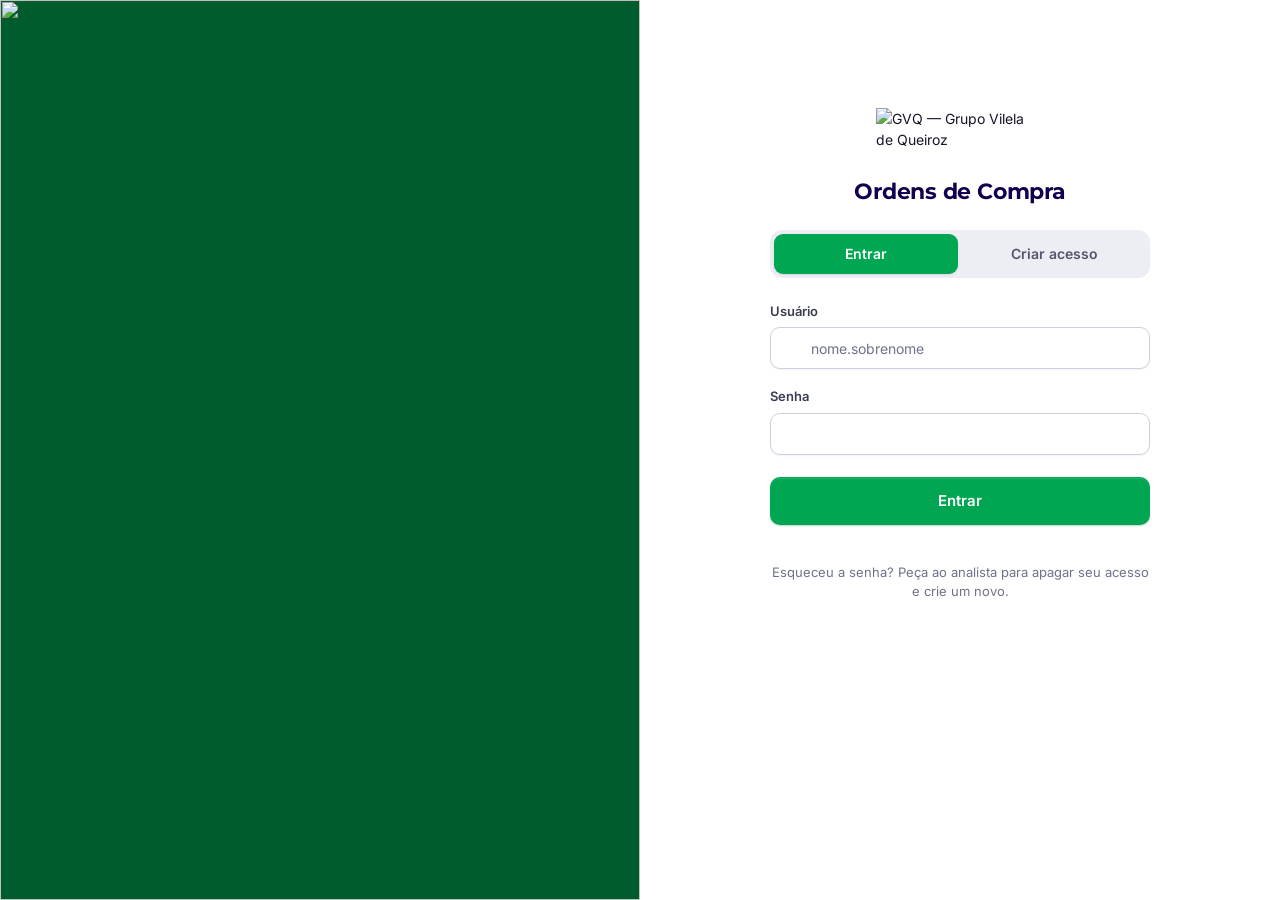
==== index.html @ 21ff764d "Merge pull request #3 from mathrodriguesPA/main Tela de login dividida com foto do rebanho" ====
<!DOCTYPE html>
<html lang="pt-BR">
<head>
    <meta charset="UTF-8">
    <meta name="viewport" content="width=device-width, initial-scale=1.0">
    <title>GVQ - Ordens de Compra</title>
    <meta name="description" content="Solicitação e emissão de Ordens de Compra e transferência de gado do Grupo Vilela de Queiroz.">
    <meta name="theme-color" content="#FFFFFF">
    <meta name="color-scheme" content="light">
    <link rel="icon" type="image/png" href="assets/img/favicon.png">
    <link rel="preconnect" href="https://fonts.googleapis.com">
    <link rel="preconnect" href="https://fonts.gstatic.com" crossorigin>
    <link rel="stylesheet" href="https://fonts.googleapis.com/css2?family=Inter:wght@400;500;600;700&family=Montserrat:wght@600;700;800&display=swap">
    <link rel="stylesheet" href="css/base.css">
    <link rel="stylesheet" href="css/login.css">
</head>
<body>
    <div class="auth-tela">
    <!-- Foto da Unsplash (licença livre), servida pelo CDN deles já no tamanho certo -->
    <aside class="auth-foto">
        <img src="https://images.unsplash.com/photo-1555070319-a51174cb9529?w=1400&q=75&auto=format&fit=crop"
            srcset="https://images.unsplash.com/photo-1555070319-a51174cb9529?w=900&q=75&auto=format&fit=crop 900w,
                    https://images.unsplash.com/photo-1555070319-a51174cb9529?w=1400&q=75&auto=format&fit=crop 1400w,
                    https://images.unsplash.com/photo-1555070319-a51174cb9529?w=2000&q=75&auto=format&fit=crop 2000w"
            sizes="50vw" alt="">
    </aside>
    <main class="auth">
        <div class="auth-card">
            <img class="auth-logo" src="assets/img/logo-gvq.png" alt="GVQ — Grupo Vilela de Queiroz">
            <h1 class="auth-titulo">Ordens de Compra</h1>

            <div class="tabs" role="tablist" aria-label="Acesso ao sistema">
                <button type="button" id="aba-entrar" class="tab ativa" role="tab" aria-selected="true" aria-controls="form-login">Entrar</button>
                <button type="button" id="aba-criar" class="tab" role="tab" aria-selected="false" aria-controls="form-cadastro">Criar acesso</button>
            </div>

            <form id="form-login" class="auth-form" role="tabpanel">
                <div class="form-group">
                    <label for="login_usuario">Usuário</label>
                    <div class="campo-icone">
                        <svg class="icon"><use href="assets/img/icones.svg#usuario"></use></svg>
                        <input type="text" id="login_usuario" required autocomplete="username" placeholder="nome.sobrenome" autocapitalize="none" spellcheck="false">
                    </div>
                </div>
                <div class="form-group">
                    <label for="login_senha">Senha</label>
                    <div class="campo-icone">
                        <svg class="icon"><use href="assets/img/icones.svg#cadeado"></use></svg>
                        <input type="password" id="login_senha" required autocomplete="current-password">
                    </div>
                </div>
                <p id="erro-login" class="erro-form" role="alert"></p>
                <button type="submit" id="btn-entrar" class="btn btn-primario btn-lg btn-bloco">Entrar</button>
                <p class="auth-rodape">Esqueceu a senha? Peça ao analista para apagar seu acesso e crie um novo.</p>
            </form>

            <form id="form-cadastro" class="auth-form" role="tabpanel" hidden>
                <div class="form-group">
                    <label for="cadastro_nome">Nome e sobrenome</label>
                    <input id="cadastro_nome" required minlength="3" maxlength="100" autocomplete="name">
                </div>
                <div class="form-group">
                    <label for="cadastro_usuario">Seu usuário</label>
                    <input id="cadastro_usuario" readonly tabindex="-1" placeholder="gerado pelo nome" autocomplete="username">
                    <small class="ajuda">Use este usuário para entrar.</small>
                </div>
                <div class="form-group">
                    <label for="cadastro_senha">Senha (mínimo 8 caracteres)</label>
                    <input type="password" id="cadastro_senha" required minlength="8" maxlength="128" autocomplete="new-password">
                </div>
                <div class="form-group">
                    <label for="cadastro_confirmar">Confirme a senha</label>
                    <input type="password" id="cadastro_confirmar" required minlength="8" maxlength="128" autocomplete="new-password">
                </div>
                <p id="erro-cadastro" class="erro-form" role="alert"></p>
                <button type="submit" id="btn-criar" class="btn btn-primario btn-lg btn-bloco">Criar acesso</button>
            </form>
        </div>
    </main>
    </div>

    <script type="module" src="js/login.js"></script>
</body>
</html>
---- css/base.css ----
/* ==========================================================================
   GVQ — Design system
   Carregado por todas as páginas, antes do CSS específico de cada uma.
   Cores da marca extraídas do logo: índigo #12004F e verde #00A651.
   ========================================================================== */

:root {
    /* Marca */
    --indigo-950: #0A002E;
    --indigo-900: #12004F;   /* logo */
    --indigo-800: #1F0D6E;
    --indigo-700: #2F1C8C;
    --indigo-600: #4535A8;
    --indigo-200: #CFCAEB;
    --indigo-100: #E7E4F5;
    --indigo-50:  #F4F2FB;

    --verde-800: #005C2D;
    --verde-700: #007838;    /* botões e textos verdes: contraste AA (5,6:1 com branco, 5,2:1 sobre cinza-50) */
    --verde-600: #00A651;    /* logo */
    --verde-500: #1DBA68;
    --verde-100: #D9F4E5;
    --verde-50:  #EDFAF2;

    /* Neutros (levemente puxados para o índigo) */
    --cinza-25:  #FBFBFD;
    --cinza-50:  #F5F6FA;
    --cinza-100: #ECEEF4;
    --cinza-200: #E2E4EC;
    --cinza-300: #CDD0DB;
    --cinza-400: #9EA2B5;
    --cinza-500: #6F7389;
    --cinza-600: #53566B;
    --cinza-700: #3A3D51;
    --cinza-800: #25273A;
    --cinza-900: #15162A;

    /* Estados */
    --perigo-700: #B42318;
    --perigo-600: #D92D20;
    --perigo-100: #FEE4E2;
    --perigo-50:  #FEF3F2;
    --alerta-700: #B54708;
    --alerta-600: #DC6803;
    --alerta-100: #FEF0C7;
    --alerta-50:  #FFFAEB;

    /* Semânticos — use estes nas páginas */
    --cor-fundo: var(--cinza-50);
    --cor-superficie: #FFFFFF;
    --cor-superficie-2: var(--cinza-25);
    --cor-borda: var(--cinza-200);
    --cor-borda-forte: var(--cinza-300);
    --cor-texto: var(--cinza-900);
    --cor-texto-2: var(--cinza-600);
    --cor-texto-3: var(--cinza-500);
    --cor-marca: var(--indigo-900);
    --cor-primaria: var(--verde-700);
    --cor-primaria-hover: var(--verde-800);
    --anel-foco: 0 0 0 4px rgba(0, 166, 81, 0.16);                          /* campos: soma-se à borda verde */
    --anel-foco-forte: 0 0 0 2px var(--cor-superficie), 0 0 0 4px var(--verde-700);   /* botões: 5,2:1 até sobre o fundo cinza */

    --fonte-ui: 'Inter', system-ui, -apple-system, 'Segoe UI', Roboto, sans-serif;
    --fonte-titulo: 'Montserrat', 'Inter', system-ui, sans-serif;

    --raio-sm: 6px;
    --raio: 10px;
    --raio-lg: 14px;
    --raio-xl: 20px;
    --raio-total: 999px;

    --sombra-xs: 0 1px 2px rgba(18, 0, 79, 0.05);
    --sombra-sm: 0 1px 3px rgba(18, 0, 79, 0.06), 0 1px 2px rgba(18, 0, 79, 0.04);
    --sombra-md: 0 10px 24px -8px rgba(18, 0, 79, 0.12), 0 2px 6px rgba(18, 0, 79, 0.05);
    --sombra-lg: 0 24px 48px -12px rgba(18, 0, 79, 0.20);

    --transicao: 160ms cubic-bezier(0.2, 0.7, 0.3, 1);
    --sidebar-largura: 268px;

}

/* --------------------------------------------------------------------------
   Reset e tipografia
   -------------------------------------------------------------------------- */
*, *::before, *::after { margin: 0; padding: 0; box-sizing: border-box; }
* { scrollbar-width: thin; scrollbar-color: var(--cinza-300) transparent; }

html { -webkit-text-size-adjust: 100%; }
body {
    font-family: var(--fonte-ui);
    font-size: 14px;
    line-height: 1.5;
    color: var(--cor-texto);
    background-color: var(--cor-fundo);
    min-height: 100vh;
    -webkit-font-smoothing: antialiased;
    -moz-osx-font-smoothing: grayscale;
}

h1, h2, h3, h4 { font-family: var(--fonte-titulo); color: var(--cor-marca); font-weight: 700; line-height: 1.25; letter-spacing: -0.01em; }
button, input, select, textarea { font: inherit; color: inherit; }
a { color: var(--indigo-700); text-underline-offset: 2px; }
img { max-width: 100%; }
::selection { background: var(--verde-100); color: var(--cinza-900); }
:focus-visible { outline: 2px solid var(--verde-600); outline-offset: 2px; }

.icon { width: 18px; height: 18px; flex-shrink: 0; display: inline-block; vertical-align: middle; }
.icon-sm { width: 16px; height: 16px; }
.icon-lg { width: 22px; height: 22px; }

[hidden] { display: none !important; }   /* senão o display das classes (.form-group, .aba, .aviso) mostra o que está escondido */
.sr-only { position: absolute; width: 1px; height: 1px; padding: 0; margin: -1px; overflow: hidden; clip: rect(0, 0, 0, 0); white-space: nowrap; border: 0; }
.texto-suave { color: var(--cor-texto-3); }
.pilha { display: flex; flex-direction: column; gap: 20px; }
.linha { display: flex; align-items: center; gap: 12px; flex-wrap: wrap; }

@keyframes surgir { from { opacity: 0; transform: translateY(6px); } to { opacity: 1; transform: none; } }
.tela { animation: surgir 0.28s ease both; }

/* --------------------------------------------------------------------------
   Botões
   -------------------------------------------------------------------------- */
.btn {
    display: inline-flex; align-items: center; justify-content: center; gap: 8px;
    height: 42px; padding: 0 16px;   /* mesma altura dos campos, para alinharem lado a lado */
    border: 1px solid transparent; border-radius: var(--raio);
    font-size: 14px; font-weight: 600; line-height: 1; white-space: nowrap; text-decoration: none;
    cursor: pointer; user-select: none;
    transition: background-color var(--transicao), border-color var(--transicao), color var(--transicao), box-shadow var(--transicao), transform var(--transicao);
}
.btn:active:not(:disabled) { transform: translateY(1px); }
.btn:disabled { opacity: 0.6; cursor: not-allowed; }
.btn:focus-visible { outline: none; box-shadow: var(--anel-foco-forte); }
.btn .icon { width: 16px; height: 16px; }

.btn-primario { background: var(--cor-primaria); color: #fff; box-shadow: 0 1px 2px rgba(0, 92, 45, 0.25), inset 0 1px 0 rgba(255, 255, 255, 0.12); }
.btn-primario:hover:not(:disabled) { background: var(--cor-primaria-hover); }

.btn-marca { background: var(--indigo-900); color: #fff; box-shadow: 0 1px 2px rgba(18, 0, 79, 0.3), inset 0 1px 0 rgba(255, 255, 255, 0.08); }
.btn-marca:hover:not(:disabled) { background: var(--indigo-800); }

.btn-secundario { background: #fff; color: var(--cinza-700); border-color: var(--cor-borda-forte); box-shadow: var(--sombra-xs); }
.btn-secundario:hover:not(:disabled) { background: var(--cinza-50); border-color: var(--cinza-400); color: var(--cinza-900); }

.btn-fantasma { background: transparent; color: var(--cinza-600); }
.btn-fantasma:hover:not(:disabled) { background: var(--cinza-100); color: var(--cinza-900); }

.btn-perigo { background: #fff; color: var(--perigo-700); border-color: var(--perigo-100); }
.btn-perigo:hover:not(:disabled) { background: var(--perigo-50); border-color: var(--perigo-600); }

.btn-sm { height: 34px; padding: 0 12px; font-size: 13px; border-radius: 8px; }
.btn-lg { height: 48px; padding: 0 22px; font-size: 15px; }
.btn-bloco { width: 100%; }

/* --------------------------------------------------------------------------
   Formulários
   (:where mantém a especificidade baixa para as páginas poderem sobrescrever)
   -------------------------------------------------------------------------- */
.form-group { display: flex; flex-direction: column; gap: 6px; min-width: 0; }
.form-group > label, .rotulo { font-size: 13px; font-weight: 600; color: var(--cinza-700); }
.ajuda { font-size: 12px; color: var(--cor-texto-3); }

.form-group :where(input:not([type="checkbox"], [type="radio"], [type="file"]), select, textarea),
.campo {
    width: 100%; height: 42px; padding: 0 12px;
    background: #fff; color: var(--cor-texto);
    border: 1px solid var(--cor-borda-forte); border-radius: var(--raio);
    box-shadow: var(--sombra-xs);
    font-size: 14px; outline: none;
    transition: border-color var(--transicao), box-shadow var(--transicao), background-color var(--transicao);
}
.form-group :where(textarea) { height: auto; min-height: 104px; padding: 10px 12px; line-height: 1.5; resize: vertical; }
.form-group :where(select) {
    appearance: none; -webkit-appearance: none; padding-right: 36px; cursor: pointer;
    background-image: url("data:image/svg+xml,%3Csvg xmlns='http://www.w3.org/2000/svg' viewBox='0 0 24 24' fill='none' stroke='%236F7389' stroke-width='2' stroke-linecap='round' stroke-linejoin='round'%3E%3Cpath d='m6 9 6 6 6-6'/%3E%3C/svg%3E");
    background-repeat: no-repeat; background-position: right 12px center; background-size: 16px;
}
.form-group :where(input, select, textarea)::placeholder { color: var(--cinza-500); }   /* 4,7:1: vários placeholders são instrução */
.form-group :where(select:has(option[value=""]:checked)) { color: var(--cinza-500); }   /* "Selecione..." com cara de placeholder */
.form-group :where(select) option { color: var(--cor-texto); }
.form-group :where(input, select, textarea):hover { border-color: var(--cinza-400); }
.form-group :where(input, select, textarea):focus { border-color: var(--verde-600); box-shadow: var(--anel-foco); }
.form-group :where(input[readonly]) { background: var(--cinza-50); color: var(--cor-texto-2); box-shadow: none; cursor: default; }
.form-group :where(input[readonly]):hover { border-color: var(--cor-borda-forte); }

.form-grid { display: grid; gap: 16px 20px; }
.form-grid + .form-grid { margin-top: 16px; }

/* Campo com ícone à esquerda */
.campo-icone { position: relative; }
.campo-icone > .icon { position: absolute; left: 13px; top: 50%; transform: translateY(-50%); color: var(--cinza-400); pointer-events: none; }
.campo-icone input { padding-left: 40px; }

/* --------------------------------------------------------------------------
   Cards, cabeçalhos e indicadores
   -------------------------------------------------------------------------- */
.card { background: var(--cor-superficie); border: 1px solid var(--cor-borda); border-radius: var(--raio-lg); box-shadow: var(--sombra-sm); padding: 24px; }
.card + .card { margin-top: 20px; }
.card-cabecalho { display: flex; align-items: flex-start; justify-content: space-between; gap: 16px; flex-wrap: wrap; margin-bottom: 20px; }
.card-cabecalho-texto { display: flex; align-items: flex-start; gap: 12px; }
.card-titulo { font-family: var(--fonte-titulo); font-size: 16px; font-weight: 700; color: var(--cor-marca); line-height: 1.3; }
.card-subtitulo { font-size: 13px; color: var(--cor-texto-3); margin-top: 2px; text-wrap: pretty; }
.secao-num {
    display: inline-grid; place-items: center; flex-shrink: 0;
    width: 30px; height: 30px; border-radius: 9px;
    background: var(--verde-50); border: 1px solid var(--verde-100); color: var(--verde-700);
    font-family: var(--fonte-titulo); font-size: 13px; font-weight: 700;
}
.secao-num-indigo { background: var(--indigo-50); border-color: var(--indigo-100); color: var(--indigo-700); }   /* listas; o verde fica para formulários */

/* Subtítulo dentro de um card: ícone opcional + texto + linha até a borda */
.subtitulo-secao {
    display: flex; align-items: center; gap: 10px; margin: 4px 0 12px;
    font-family: var(--fonte-ui); font-size: 12px; font-weight: 600; line-height: 1.4; letter-spacing: 0.06em; text-transform: uppercase; color: var(--cor-texto-3);
}
.subtitulo-secao .icon { color: var(--cinza-400); }
.subtitulo-secao::after { content: ''; flex: 1; height: 1px; background: var(--cor-borda); }
.form-grid + .subtitulo-secao { margin-top: 24px; }
.divisor { height: 1px; background: var(--cor-borda); border: 0; margin: 24px 0; }

.pagina-cabecalho { display: flex; align-items: flex-end; justify-content: space-between; gap: 16px; flex-wrap: wrap; margin-bottom: 24px; }
.sobretitulo { display: block; font-size: 12px; font-weight: 600; letter-spacing: 0.08em; text-transform: uppercase; color: var(--verde-700); margin-bottom: 6px; }
.pagina-titulo { font-size: 26px; font-weight: 700; letter-spacing: -0.02em; }
.pagina-descricao { color: var(--cor-texto-2); margin-top: 6px; max-width: 62ch; text-wrap: pretty; }
.pagina-acoes { display: flex; gap: 8px; flex-wrap: wrap; }

.indicador { display: flex; flex-direction: column; gap: 4px; padding: 14px 16px; border-radius: var(--raio); background: var(--cor-superficie-2); border: 1px solid var(--cor-borda); min-width: 0; }
.indicador-rotulo { font-size: 12px; font-weight: 500; color: var(--cor-texto-3); }
.indicador-valor { font-family: var(--fonte-titulo); font-size: 20px; font-weight: 700; color: var(--cor-marca); font-variant-numeric: tabular-nums; }

.aviso { display: flex; align-items: flex-start; gap: 10px; padding: 12px 14px; border-radius: var(--raio); border: 1px solid var(--indigo-100); background: var(--indigo-50); color: var(--indigo-800); font-size: 13px; }
.aviso-sucesso { border-color: var(--verde-100); background: var(--verde-50); color: var(--verde-800); }
.aviso-alerta { border-color: var(--alerta-100); background: var(--alerta-50); color: var(--alerta-700); }

/* --------------------------------------------------------------------------
   Etiquetas
   -------------------------------------------------------------------------- */
.tag { display: inline-flex; align-items: center; gap: 6px; height: 24px; padding: 0 10px; border-radius: var(--raio-total); background: var(--cinza-100); color: var(--cinza-700); font-size: 12px; font-weight: 500; line-height: 1; white-space: nowrap; text-decoration: none; }
.tag-verde { background: var(--verde-50); color: var(--verde-800); }
.tag-indigo { background: var(--indigo-50); color: var(--indigo-800); }
.tag-alerta { background: var(--alerta-50); color: var(--alerta-700); }

/* --------------------------------------------------------------------------
   Tabelas
   -------------------------------------------------------------------------- */
/* .tabela-wrap rola na horizontal; as sombras nas bordas indicam que há mais colunas
   (a camada "local" acompanha o conteúdo e cobre a sombra quando a rolagem chega ao fim) */
.tabela-wrap {
    width: 100%; overflow: auto; border: 1px solid var(--cor-borda); border-radius: var(--raio);
    background:
        linear-gradient(90deg, var(--cor-superficie) 30%, rgba(255, 255, 255, 0)) left center / 40px 100% no-repeat local,
        linear-gradient(270deg, var(--cor-superficie) 30%, rgba(255, 255, 255, 0)) right center / 40px 100% no-repeat local,
        radial-gradient(farthest-side at 0 50%, rgba(18, 0, 79, 0.14), transparent) left center / 12px 100% no-repeat scroll,
        radial-gradient(farthest-side at 100% 50%, rgba(18, 0, 79, 0.14), transparent) right center / 12px 100% no-repeat scroll,
        var(--cor-superficie);
}
.tabela-lista { max-height: 440px; }   /* listas longas: rolam dentro do card com o cabeçalho fixo */
table { width: 100%; border-collapse: separate; border-spacing: 0; font-size: 13.5px; font-variant-numeric: tabular-nums; }
thead th {
    position: sticky; top: 0; z-index: 1;
    background: var(--cinza-50); color: var(--cinza-600);
    font-size: 11.5px; font-weight: 600; letter-spacing: 0.05em; text-transform: uppercase; text-align: left; white-space: nowrap;
    padding: 11px 16px; border-bottom: 1px solid var(--cor-borda);
}
tbody td { padding: 13px 16px; border-bottom: 1px solid var(--cinza-100); color: var(--cinza-700); vertical-align: middle; }
tbody tr:last-child td { border-bottom: 0; }
tbody tr { transition: background-color var(--transicao); }
tbody tr:hover td { background: var(--cinza-25); }
td strong { color: var(--cor-texto); font-weight: 600; }
.col-data strong { color: var(--cor-marca); }

/* Carregando / vazio: sem o cabeçalho das colunas, só a mensagem centralizada */
.tabela-wrap:has(.celula-vazia) thead { display: none; }

/* Colunas */
.col-num, thead th.col-num { text-align: right; font-variant-numeric: tabular-nums; }
.col-destaque { color: var(--cor-texto); font-weight: 500; }
.texto-cortado { display: block; overflow: hidden; text-overflow: ellipsis; white-space: nowrap; }   /* nome completo vai no title */
.celula-dupla { display: inline-flex; flex-direction: column; gap: 2px; line-height: 1.3; }          /* valor em cima, detalhe embaixo */
.col-num .celula-dupla { align-items: flex-end; }
.celula-dupla .texto-suave { font-size: 12px; font-weight: 400; }

/* Card com tabela: cabeçalho no card, tabela de borda a borda e rodapé opcional */
.card.card-tabela { padding: 0; overflow: hidden; }   /* .card.: vence o padding do .card no celular */
.card-tabela > .card-cabecalho { margin: 0; padding: 20px 24px; border-bottom: 1px solid var(--cor-borda); align-items: center; }
.card-tabela .tabela-wrap { border: 0; border-radius: 0; }
.card-tabela thead th { padding: 12px 14px; }
.card-tabela tbody td { padding-left: 14px; padding-right: 14px; }
.card-tabela thead th:first-child, .card-tabela tbody td:first-child { padding-left: 24px; }
.card-tabela thead th:last-child, .card-tabela tbody td:last-child { padding-right: 24px; }

.tabela-wrap tbody td.celula-vazia, .celula-vazia { text-align: center; padding: 48px 24px; color: var(--cor-texto-3); white-space: normal; }
.tabela-wrap tbody tr:hover td.celula-vazia { background: transparent; }

.tabela-rodape {
    display: flex; align-items: center; justify-content: space-between; gap: 8px 16px; flex-wrap: wrap;
    padding: 12px 24px; border-top: 1px solid var(--cor-borda); background: var(--cor-superficie-2);
    font-size: 13px; color: var(--cor-texto-3);
}

/* Contagem de linhas sem JS: <section class="card card-tabela card-lista"> … <div class="tabela-wrap tabela-lista"> …
   <div class="tabela-rodape"><span class="contagem-itens" data-singular="item" data-plural="itens"></span></div> */
.card-lista { counter-reset: itens; }
.card-lista tbody tr:not(:has(.celula-vazia)) { counter-increment: itens; }
.card-lista:has(.celula-vazia) .tabela-rodape { display: none; }
.contagem-itens::before { content: counter(itens) " " attr(data-plural); font-weight: 500; color: var(--cor-texto-2); }
.card-lista:has(tbody > tr:only-child) .contagem-itens::before { content: "1 " attr(data-singular); }

/* --------------------------------------------------------------------------
   Estrutura dos painéis: barra lateral + conteúdo
   -------------------------------------------------------------------------- */
.app { display: grid; grid-template-columns: var(--sidebar-largura) minmax(0, 1fr); min-height: 100vh; }

.sidebar {
    position: sticky; top: 0; height: 100vh; z-index: 20;
    display: flex; flex-direction: column;
    padding: 24px 16px 16px; overflow-y: auto;
    background:
        radial-gradient(420px 260px at 0% 0%, rgba(0, 166, 81, 0.14), transparent 70%),
        linear-gradient(180deg, var(--indigo-900) 0%, var(--indigo-950) 100%);
    color: rgba(255, 255, 255, 0.72);
}
.sidebar-marca { padding: 4px 12px 22px; margin-bottom: 18px; border-bottom: 1px solid rgba(255, 255, 255, 0.08); }
.sidebar-logo { display: block; width: 124px; height: auto; }

.nav { display: flex; flex-direction: column; gap: 4px; }
.nav-item {
    position: relative; display: flex; align-items: center; gap: 12px;
    width: 100%; height: 44px; padding: 0 12px;
    border: 0; border-radius: var(--raio); background: transparent;
    color: rgba(255, 255, 255, 0.72); font-size: 14px; font-weight: 500; text-align: left;
    cursor: pointer; transition: background-color var(--transicao), color var(--transicao);
}
.nav-item .icon { color: rgba(255, 255, 255, 0.5); transition: color var(--transicao); }
.nav-item:hover { background: rgba(255, 255, 255, 0.06); color: #fff; }
.nav-item:hover .icon { color: rgba(255, 255, 255, 0.85); }
.nav-item.ativa { background: rgba(255, 255, 255, 0.10); color: #fff; font-weight: 600; }
.nav-item.ativa .icon { color: var(--verde-500); }
.nav-item.ativa::before { content: ''; position: absolute; left: -16px; top: 10px; bottom: 10px; width: 3px; border-radius: 0 3px 3px 0; background: var(--verde-600); }
.nav-item:focus-visible { outline: 2px solid var(--verde-500); outline-offset: -2px; }

.sidebar-rodape { margin-top: auto; padding-top: 16px; border-top: 1px solid rgba(255, 255, 255, 0.08); display: flex; flex-direction: column; gap: 6px; }
.usuario { display: flex; align-items: center; gap: 10px; padding: 6px 12px; min-width: 0; }
.avatar { display: grid; place-items: center; flex-shrink: 0; width: 34px; height: 34px; border-radius: 50%; background: rgba(255, 255, 255, 0.10); border: 1px solid rgba(255, 255, 255, 0.12); color: #fff; }
.usuario-texto { display: flex; flex-direction: column; min-width: 0; }
.bem-vindo { color: #fff; font-size: 13.5px; font-weight: 600; white-space: nowrap; overflow: hidden; text-overflow: ellipsis; }
.btn-sair {
    display: flex; align-items: center; gap: 12px; height: 40px; padding: 0 12px;
    border: 0; border-radius: var(--raio); background: transparent;
    color: rgba(255, 255, 255, 0.65); font-size: 14px; font-weight: 500; cursor: pointer;
    transition: background-color var(--transicao), color var(--transicao);
}
.btn-sair:hover { background: rgba(217, 45, 32, 0.18); color: #fff; }

.conteudo { min-width: 0; padding: 36px 40px 64px; }
.conteudo-inner { max-width: 1200px; margin: 0 auto; }


@media (max-width: 960px) {
    /* a barra superior é fixa: ao focar um campo (validação, Tab) o navegador para abaixo dela */
    html { scroll-padding-top: 160px; }
    /* grid-template-rows explícito: sem ele a barra superior estica em telas com pouco conteúdo */
    .app { grid-template-columns: minmax(0, 1fr); grid-template-rows: auto 1fr; }
    .sidebar { position: sticky; top: 0; height: auto; flex-direction: row; flex-wrap: wrap; align-items: center; padding: 12px 16px 0; overflow: visible; }
    .sidebar-marca { flex: 1; display: flex; align-items: center; padding: 0; margin: 0; border: 0; }
    .sidebar-logo { width: 84px; }
    .sidebar-rodape { order: 2; flex-direction: row; align-items: center; gap: 4px; margin: 0; padding: 0; border: 0; }
    .usuario { padding: 0 4px; }
    .avatar { display: none; }
    .bem-vindo { max-width: 38vw; font-size: 13px; }
    .btn-sair { height: 36px; padding: 0 10px; gap: 6px; }
    .btn-sair span { position: absolute; width: 1px; height: 1px; overflow: hidden; clip: rect(0, 0, 0, 0); white-space: nowrap; }   /* some, mas o leitor de tela ainda lê "Sair" */
    /* Menu vira barra de abas de largura total (compensa a margem negativa de 16px de cada lado) */
    .nav { order: 3; flex-basis: calc(100% + 32px); flex-direction: row; gap: 0; margin: 10px -16px 0; padding: 0 8px; overflow-x: auto; scrollbar-width: none; border-top: 1px solid rgba(255, 255, 255, 0.08); }
    .nav::-webkit-scrollbar { display: none; }
    .nav-item { flex: 1 1 0; min-width: 0; width: auto; justify-content: center; height: 46px; padding: 0 12px; gap: 8px; border-radius: 0; font-size: 13.5px; }
    .nav-item.ativa { background: transparent; }
    .nav-item.ativa::before { left: 10px; right: 10px; top: auto; bottom: 0; width: auto; height: 3px; border-radius: 3px 3px 0 0; }
    .conteudo { padding: 24px 16px 48px; }
    .pagina-titulo { font-size: 22px; }
    .card { padding: 18px; }

    .card-tabela > .card-cabecalho { padding: 16px 18px; }
    .card-tabela thead th:first-child, .card-tabela tbody td:first-child { padding-left: 18px; }
    .card-tabela thead th:last-child, .card-tabela tbody td:last-child { padding-right: 18px; }
    .tabela-rodape { padding: 12px 18px; }
}

@media (max-width: 600px) {
    /* Celular: abas com o ícone sobre o rótulo, todas do mesmo tamanho e sem rolagem */
    .nav { padding: 0 4px; }
    .nav-item { flex: 1 1 0; min-width: 0; flex-direction: column; gap: 4px; height: 58px; padding: 0 2px; font-size: 11.5px; text-align: center; }
    .nav-item span { white-space: nowrap; }
    .nav-item.ativa::before { left: 18%; right: 18%; }

    .pagina-acoes { width: 100%; }
    .pagina-acoes .btn:not(.btn-fantasma) { flex: 1 1 0; }
    .tabela-lista { max-height: 400px; }
}
---- css/login.css ----
/* Tela de login: foto do rebanho à esquerda, formulário à direita (no celular, só o formulário) */
body { background: #fff; }

.auth-tela { display: grid; grid-template-columns: minmax(0, 1fr) minmax(0, 1fr); min-height: 100vh; }
.auth-foto { position: relative; overflow: hidden; background: var(--verde-800); }   /* cor de fundo enquanto a foto carrega */
.auth-foto img { position: absolute; inset: 0; width: 100%; height: 100%; object-fit: cover; object-position: 50% 45%; }
@media (max-width: 900px) {
    .auth-tela { grid-template-columns: 1fr; }
    .auth-foto { display: none; }
}

.auth { min-height: 100vh; display: flex; justify-content: center; align-items: flex-start; padding: clamp(40px, 12vh, 120px) 16px 48px; }
.auth-card { width: 100%; max-width: 380px; }
.auth-logo { display: block; width: 168px; height: auto; margin: 0 auto 28px; }
.auth-titulo { text-align: center; font-size: 22px; color: var(--cor-marca); }
.auth-subtitulo { text-align: center; color: var(--cor-texto-2); margin: 6px 0 28px; }

.tabs { display: grid; grid-template-columns: 1fr 1fr; gap: 4px; padding: 4px; margin: 24px 0; background: var(--cinza-100); border-radius: 12px; }
.tab { height: 40px; border: 0; border-radius: 9px; background: transparent; color: var(--cor-texto-2); font-size: 14px; font-weight: 600; cursor: pointer; }
.tab:hover { color: var(--indigo-900); }
.tab.ativa { background: var(--verde-600); color: #fff; box-shadow: var(--sombra-sm); }
.btn-primario { background: var(--verde-600); }
.btn-primario:hover:not(:disabled) { background: var(--verde-700); }
.auth-form[hidden] { display: none; }
.auth-form { display: flex; flex-direction: column; gap: 18px; }
.auth-form .btn { margin-top: 4px; }
.auth-rodape { margin-top: 20px; text-align: center; font-size: 13px; color: var(--cor-texto-3); }
.erro-form { color: var(--perigo-700); font-size: 13px; min-height: 0; }
.erro-form:empty { display: none; }
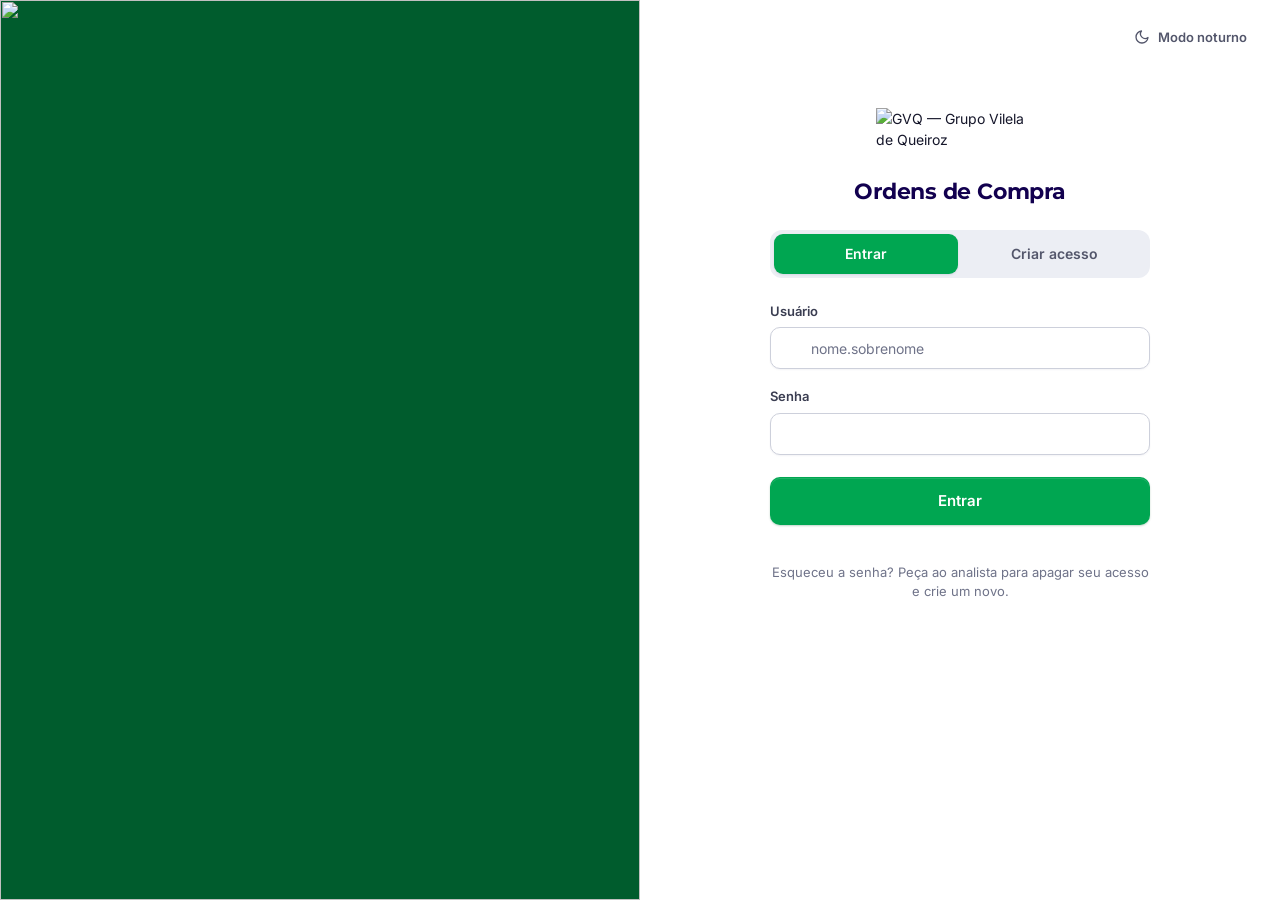
==== commit 11c1cbf9: "Merge pull request #10 from mathrodriguesPA/main Modo noturno com botão na tela de login" ====
--- a/index.html
+++ b/index.html
@@ -13,6 +13,9 @@
     <link rel="stylesheet" href="https://fonts.googleapis.com/css2?family=Inter:wght@400;500;600;700&family=Montserrat:wght@600;700;800&display=swap">
     <link rel="stylesheet" href="css/base.css">
     <link rel="stylesheet" href="css/login.css">
+    <link rel="stylesheet" href="css/tema.css">
+    <!-- Modo noturno salvo neste navegador (js/tema.js): aplicado antes de desenhar a página -->
+    <script>try { if (localStorage.getItem('gvq-tema') === 'escuro') document.documentElement.dataset.tema = 'escuro'; } catch (e) {}</script>
 </head>
 <body>
     <div class="auth-tela">
@@ -25,8 +28,15 @@
             sizes="50vw" alt="">
     </aside>
     <main class="auth">
+        <div class="auth-tema">
+            <button type="button" class="btn btn-fantasma btn-sm btn-tema" data-trocar-tema aria-pressed="false">
+                <svg class="icon icone-lua" viewBox="0 0 24 24" fill="none" stroke="currentColor" stroke-width="2" stroke-linecap="round" stroke-linejoin="round"><path d="M21 12.8A9 9 0 1 1 11.2 3a7 7 0 0 0 9.8 9.8z"/></svg>
+                <svg class="icon icone-sol" viewBox="0 0 24 24" fill="none" stroke="currentColor" stroke-width="2" stroke-linecap="round" stroke-linejoin="round"><circle cx="12" cy="12" r="4"/><path d="M12 2v2M12 20v2M4.9 4.9l1.4 1.4M17.7 17.7l1.4 1.4M2 12h2M20 12h2M4.9 19.1l1.4-1.4M17.7 6.3l1.4-1.4"/></svg>
+                <span data-rotulo>Modo noturno</span>
+            </button>
+        </div>
         <div class="auth-card">
-            <img class="auth-logo" src="assets/img/logo-gvq.png" alt="GVQ — Grupo Vilela de Queiroz">
+            <img class="auth-logo" data-logo src="assets/img/logo-gvq.png" alt="GVQ — Grupo Vilela de Queiroz">
             <h1 class="auth-titulo">Ordens de Compra</h1>
 
             <div class="tabs" role="tablist" aria-label="Acesso ao sistema">
@@ -79,6 +89,7 @@
     </main>
     </div>
 
+    <script type="module" src="js/tema.js"></script>
     <script type="module" src="js/login.js"></script>
 </body>
 </html>
--- a/css/tema.css
+++ b/css/tema.css
@@ -0,0 +1,87 @@
+/* ==========================================================================
+   Modo noturno: <html data-tema="escuro">, escolhido no botão "Modo noturno" (js/tema.js).
+   Carregado por último. Troca a paleta e os fundos que nas outras folhas são brancos fixos.
+   ========================================================================== */
+
+:root { color-scheme: light; }
+:root[data-tema="escuro"] {
+    color-scheme: dark;
+
+    /* Neutros invertidos: quem usa cinza-50 como fundo e cinza-700 como texto continua certo */
+    --cinza-25:  #1C1F31;
+    --cinza-50:  #171A2A;
+    --cinza-100: #24273B;
+    --cinza-200: #2E3248;
+    --cinza-300: #3C405A;
+    --cinza-400: #60657F;
+    --cinza-500: #8E93AB;
+    --cinza-600: #A9ADC2;
+    --cinza-700: #C6C9D8;
+    --cinza-800: #DFE1EA;
+    --cinza-900: #F0F1F6;
+
+    /* Índigo: os tons escuros viram texto claro, os claros viram fundo escuro */
+    --indigo-900: #E6E1FF;
+    --indigo-800: #D2CBFA;
+    --indigo-700: #B7ADF5;
+    --indigo-200: #4A4285;
+    --indigo-100: #2E2860;
+    --indigo-50:  #211C45;
+
+    --verde-800: #74E3A9;
+    --verde-100: #1A4A31;
+    --verde-50:  #12301F;
+
+    --perigo-700: #FF8F85;
+    --perigo-100: #5A2420;
+    --perigo-50:  #2E1714;
+    --alerta-700: #F8C56A;
+    --alerta-100: #57401A;
+    --alerta-50:  #2D2412;
+
+    --cor-fundo: #10121F;
+    --cor-superficie: #181B2C;
+    --cor-superficie-2: #1C1F31;
+    --cor-texto: var(--cinza-900);
+    --cor-marca: var(--indigo-900);
+
+    --sombra-xs: 0 1px 2px rgba(0, 0, 0, 0.35);
+    --sombra-sm: 0 1px 3px rgba(0, 0, 0, 0.4), 0 1px 2px rgba(0, 0, 0, 0.3);
+    --sombra-md: 0 10px 24px -8px rgba(0, 0, 0, 0.55), 0 2px 6px rgba(0, 0, 0, 0.35);
+    --sombra-lg: 0 24px 48px -12px rgba(0, 0, 0, 0.65);
+    --anel-foco-forte: 0 0 0 2px var(--cor-fundo), 0 0 0 4px var(--verde-500);
+}
+
+/* Fundos que as outras folhas deixam brancos */
+:root[data-tema="escuro"] body,
+:root[data-tema="escuro"] .topo { background: var(--cor-fundo); }
+:root[data-tema="escuro"] :is(.card, .dialogo, .sugestoes, .indicador, .opcao, .select-status, .senha-codigo, .btn-secundario, .btn-perigo) { background: var(--cor-superficie); }
+:root[data-tema="escuro"] .dialogo { color: var(--cor-texto); }
+:root[data-tema="escuro"] .dialogo::backdrop { background: rgba(0, 0, 0, 0.6); }
+:root[data-tema="escuro"] .form-group :is(input:not([type="checkbox"], [type="radio"], [type="file"]), select, textarea),
+:root[data-tema="escuro"] .campo { background: var(--cor-superficie-2); }
+:root[data-tema="escuro"] .form-group input[readonly] { background: var(--cinza-100); }
+:root[data-tema="escuro"] .select-status { color: var(--cor-texto); }
+:root[data-tema="escuro"] .opcao[aria-checked="true"] { background: var(--verde-600); color: #fff; }
+:root[data-tema="escuro"] .btn-secundario:hover:not(:disabled) { background: var(--cinza-100); }
+:root[data-tema="escuro"] .btn-perigo:hover:not(:disabled) { background: var(--perigo-50); }
+:root[data-tema="escuro"] .tabela-wrap {
+    background:
+        linear-gradient(90deg, var(--cor-superficie) 30%, rgba(24, 27, 44, 0)) left center / 40px 100% no-repeat local,
+        linear-gradient(270deg, var(--cor-superficie) 30%, rgba(24, 27, 44, 0)) right center / 40px 100% no-repeat local,
+        radial-gradient(farthest-side at 0 50%, rgba(0, 0, 0, 0.5), transparent) left center / 12px 100% no-repeat scroll,
+        radial-gradient(farthest-side at 100% 50%, rgba(0, 0, 0, 0.5), transparent) right center / 12px 100% no-repeat scroll,
+        var(--cor-superficie);
+}
+:root[data-tema="escuro"] ::selection { background: var(--verde-100); color: var(--cinza-900); }
+:root[data-tema="escuro"] .modelo-oc { background: var(--cor-fundo); }   /* a imagem da OC continua clara, como sai no e-mail */
+
+/* Botão de troca: mostra a lua no modo diurno e o sol no noturno */
+.btn-tema .icone-sol { display: none; }
+:root[data-tema="escuro"] .btn-tema .icone-sol { display: inline-block; }
+:root[data-tema="escuro"] .btn-tema .icone-lua { display: none; }
+.auth-tema { position: absolute; top: 20px; right: 20px; }
+.auth { position: relative; }
+@media (max-width: 600px) {
+    .topo .btn-tema [data-rotulo] { display: none; }   /* no celular, só o ícone */
+}
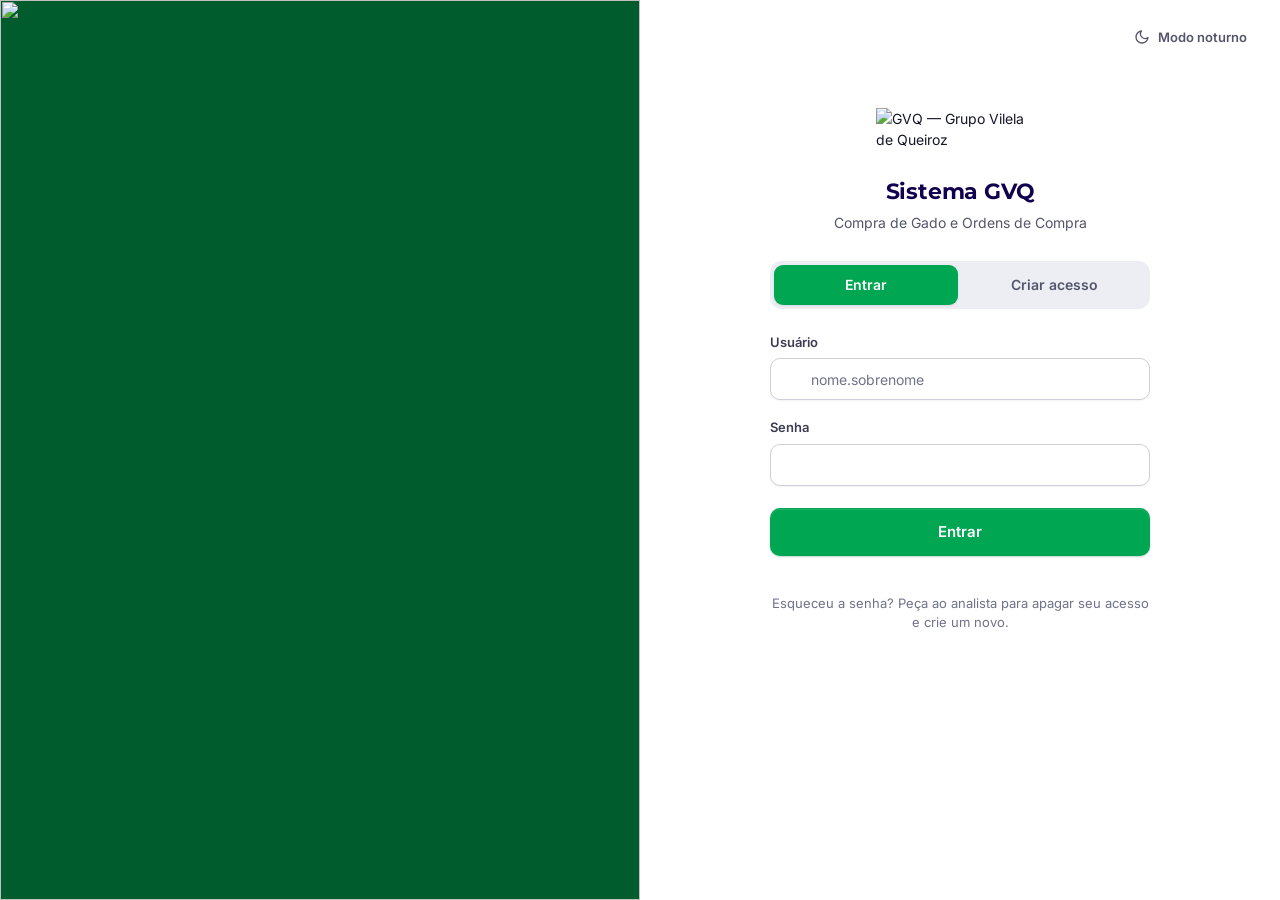
==== commit 844195a4: "Merge pull request #13 from mathrodriguesPA/main Login único e escolha entre Compra de Gado e Ordens" ====
--- a/index.html
+++ b/index.html
@@ -3,8 +3,8 @@
 <head>
     <meta charset="UTF-8">
     <meta name="viewport" content="width=device-width, initial-scale=1.0">
-    <title>GVQ - Ordens de Compra</title>
-    <meta name="description" content="Solicitação e emissão de Ordens de Compra e transferência de gado do Grupo Vilela de Queiroz.">
+    <title>GVQ - Sistema</title>
+    <meta name="description" content="Sistema do Grupo Vilela de Queiroz: Compra de Gado e Ordens de Compra.">
     <meta name="theme-color" content="#FFFFFF">
     <meta name="color-scheme" content="light">
     <link rel="icon" type="image/png" href="assets/img/favicon.png">
@@ -37,7 +37,8 @@
         </div>
         <div class="auth-card">
             <img class="auth-logo" data-logo src="assets/img/logo-gvq.png" alt="GVQ — Grupo Vilela de Queiroz">
-            <h1 class="auth-titulo">Ordens de Compra</h1>
+            <h1 class="auth-titulo">Sistema GVQ</h1>
+            <p class="auth-subtitulo">Compra de Gado e Ordens de Compra</p>
 
             <div class="tabs" role="tablist" aria-label="Acesso ao sistema">
                 <button type="button" id="aba-entrar" class="tab ativa" role="tab" aria-selected="true" aria-controls="form-login">Entrar</button>
--- a/css/tema.css
+++ b/css/tema.css
@@ -83,5 +83,5 @@
 .auth-tema { position: absolute; top: 20px; right: 20px; }
 .auth { position: relative; }
 @media (max-width: 600px) {
-    .topo .btn-tema [data-rotulo] { display: none; }   /* no celular, só o ícone */
+    .sidebar .btn-tema [data-rotulo] { display: none; }   /* no celular, só o ícone */
 }
